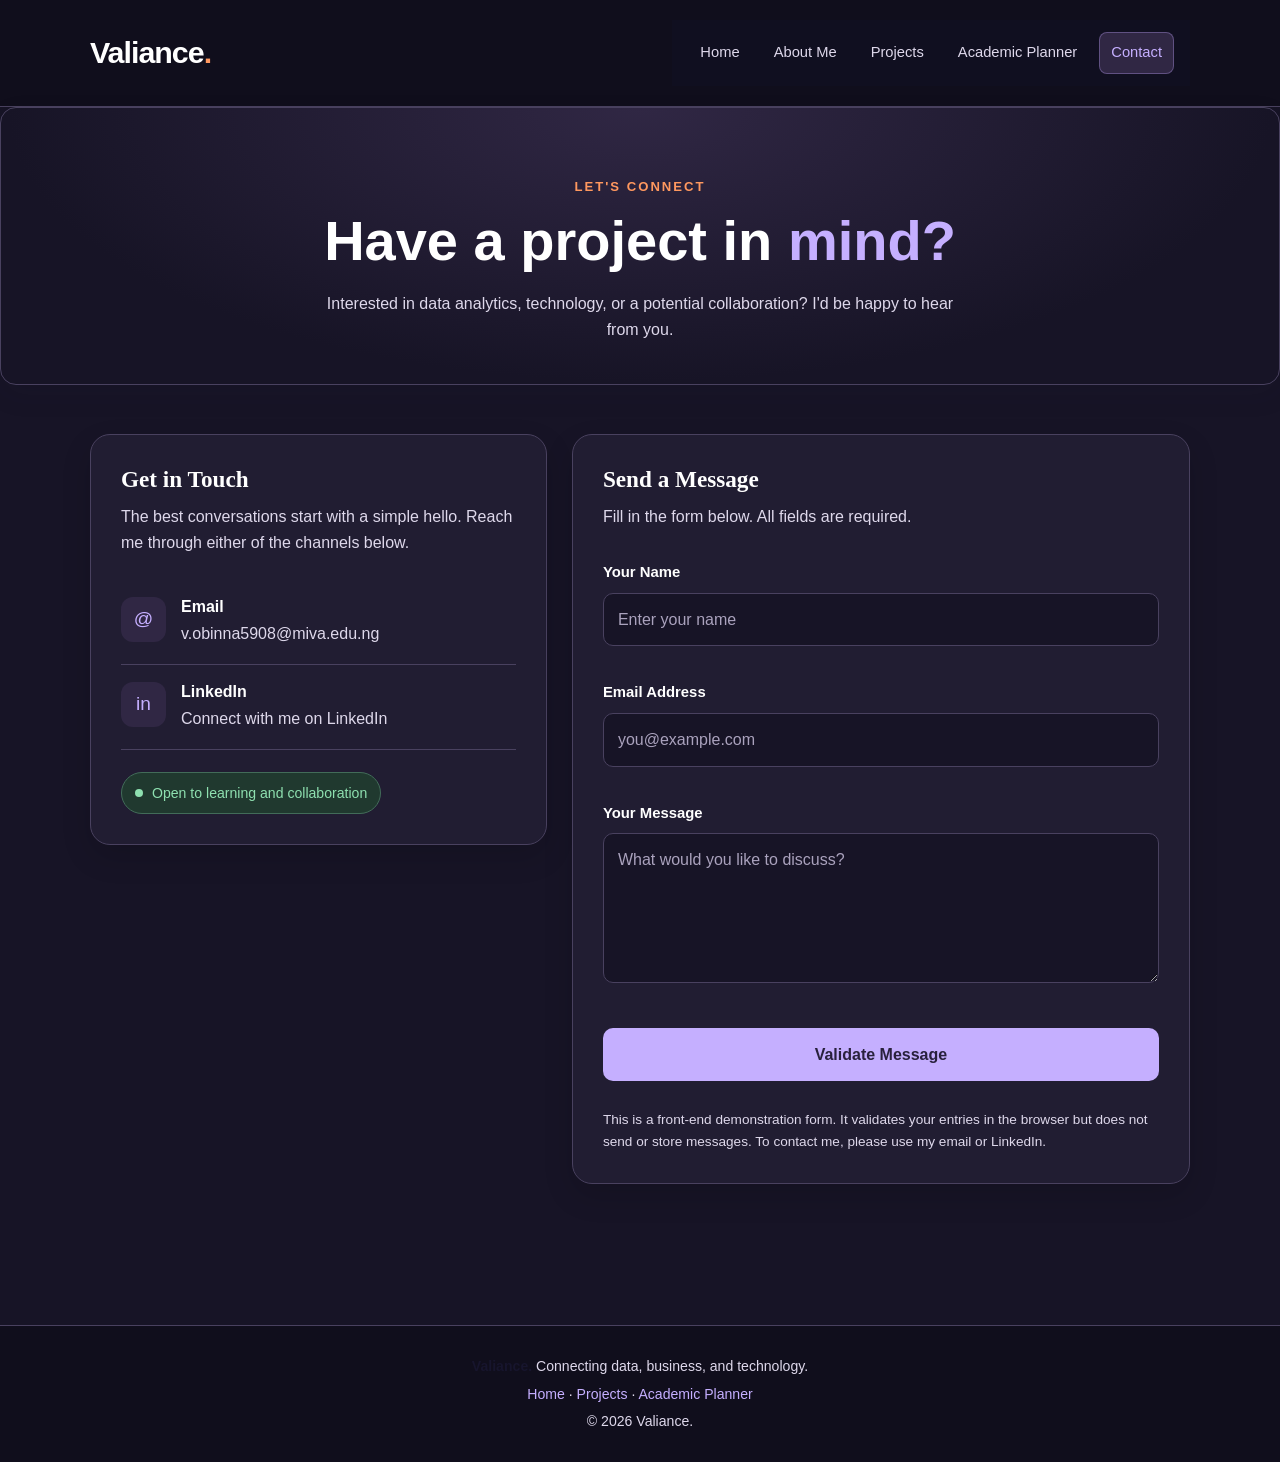
==== contact.html @ 254afbd5 "Add files via upload Upload student portfolio website" ====
<!DOCTYPE html>
<html lang="en">
<head>
    <meta charset="UTF-8">
    <meta name="viewport" content="width=device-width, initial-scale=1.0">
    <meta name="description" content="Contact Valiance about data analytics, technology, and collaboration.">
    <title>Contact | Valiance</title>

    <link rel="stylesheet" href="css/style.css">

    <style>
        :root {
            --dark: #171426;
            --card: #211d32;
            --lilac: #c5afff;
            --orange: #ff985f;
            --white: #ffffff;
            --muted: #ded8eb;
            --border: #49415f;
            --ink: #29213d;
            --green: #8ee0b0;
        }

        * {
            box-sizing: border-box;
        }

        body {
            margin: 0;
            background: var(--dark);
            color: var(--white);
            font-family: Arial, Helvetica, sans-serif;
            line-height: 1.6;
        }

        a {
            color: inherit;
        }

        .container {
            width: min(1100px, 92%);
            margin: 0 auto;
        }

        .site-header {
            background: #100e1c;
            border-bottom: 1px solid var(--border);
            padding: 20px 0;
        }

        .site-header .container {
            display: flex;
            justify-content: space-between;
            align-items: center;
            gap: 22px;
            flex-wrap: wrap;
        }

        .logo {
            color: var(--white);
            font-size: 1.9rem;
            font-weight: 800;
            text-decoration: none;
            letter-spacing: -1px;
        }

        .logo span {
            color: var(--orange);
        }

        .main-nav {
            display: flex;
            align-items: center;
            justify-content: center;
            gap: 10px;
            flex-wrap: wrap;
        }

        .main-nav a {
            color: var(--muted);
            text-decoration: none;
            font-size: 0.92rem;
            padding: 8px 11px;
            border-radius: 8px;
            transition: background 0.25s, color 0.25s;
        }

        .main-nav a:hover,
        .main-nav a.active {
            background: #302744;
            color: var(--lilac);
        }

        .hero {
            padding: 65px 0 42px;
            text-align: center;
            background: radial-gradient(ellipse at top, #302744 0%, var(--dark) 70%);
        }

        .eyebrow {
            display: inline-block;
            color: var(--orange);
            font-size: 0.82rem;
            font-weight: 700;
            text-transform: uppercase;
            letter-spacing: 2px;
            margin-bottom: 12px;
        }

        h1 {
            color: var(--white);
            font-size: clamp(2.3rem, 5vw, 3.5rem);
            line-height: 1.15;
            margin: 0 0 18px;
        }

        h1 span {
            color: var(--lilac);
        }

        .hero p {
            color: var(--muted);
            max-width: 650px;
            margin: 0 auto;
        }

        main {
            padding: 25px 0 75px;
        }

        .contact-layout {
            display: grid;
            grid-template-columns: 0.85fr 1.15fr;
            gap: 25px;
            align-items: start;
        }

        .panel {
            background: var(--card);
            border: 1px solid var(--border);
            border-radius: 20px;
            padding: 30px;
            box-shadow: 0 12px 30px rgba(0, 0, 0, 0.14);
        }

        .panel h2 {
            color: var(--white);
            font-size: 1.45rem;
            margin: 0 0 10px;
        }

        .panel-intro {
            color: var(--muted);
            margin: 0 0 25px;
        }

        .contact-item {
            display: flex;
            align-items: flex-start;
            gap: 15px;
            padding: 17px 0;
            border-bottom: 1px solid var(--border);
        }

        .contact-item:last-of-type {
            border-bottom: none;
        }

        .contact-icon {
            display: grid;
            place-items: center;
            width: 45px;
            height: 45px;
            flex-shrink: 0;
            border-radius: 12px;
            background: #302744;
            color: var(--lilac);
            font-size: 1.2rem;
        }

        .contact-item h3 {
            color: var(--white);
            font-size: 1rem;
            margin: 0 0 4px;
        }

        .contact-item p,
        .contact-item a {
            color: var(--muted);
            margin: 0;
            overflow-wrap: anywhere;
        }

        .contact-item a {
            text-decoration: none;
            transition: color 0.2s;
        }

        .contact-item a:hover {
            color: var(--orange);
        }

        .availability {
            display: inline-flex;
            align-items: center;
            gap: 9px;
            margin-top: 22px;
            padding: 9px 13px;
            border: 1px solid #426c59;
            background: #20392f;
            border-radius: 30px;
            color: var(--green);
            font-size: 0.88rem;
        }

        .availability-dot {
            width: 8px;
            height: 8px;
            border-radius: 50%;
            background: var(--green);
        }

        .form-group {
            margin-bottom: 19px;
        }

        .form-group label {
            display: block;
            color: var(--white);
            font-weight: 600;
            font-size: 0.93rem;
            margin-bottom: 8px;
        }

        .form-group input,
        .form-group textarea {
            width: 100%;
            padding: 13px 14px;
            background: #171426;
            color: var(--white);
            border: 1px solid var(--border);
            border-radius: 10px;
            font: inherit;
            outline: none;
            transition: border-color 0.2s, box-shadow 0.2s;
        }

        .form-group input::placeholder,
        .form-group textarea::placeholder {
            color: #aaa2bd;
        }

        .form-group input:focus,
        .form-group textarea:focus {
            border-color: var(--lilac);
            box-shadow: 0 0 0 3px rgba(197, 175, 255, 0.12);
        }

        .form-group textarea {
            min-height: 150px;
            resize: vertical;
        }

        .submit-button {
            width: 100%;
            border: none;
            border-radius: 10px;
            padding: 14px 20px;
            background: var(--lilac);
            color: var(--ink);
            font: inherit;
            font-weight: 700;
            cursor: pointer;
            transition: transform 0.2s, background 0.2s;
        }

        .submit-button:hover {
            background: #d8caff;
            transform: translateY(-2px);
        }

        .form-status {
            display: none;
            padding: 14px;
            margin-top: 18px;
            border-radius: 10px;
            font-size: 0.92rem;
        }

        .form-status.success {
            display: block;
            background: #20392f;
            border: 1px solid #426c59;
            color: var(--green);
        }

        .form-status.error {
            display: block;
            background: #40252e;
            border: 1px solid #75414e;
            color: #ffc1cb;
        }

        .form-note {
            color: var(--muted);
            font-size: 0.85rem;
            margin: 18px 0 0;
        }

        .site-footer {
            background: #100e1c;
            border-top: 1px solid var(--border);
            text-align: center;
            padding: 24px 15px;
            color: var(--muted);
            font-size: 0.9rem;
        }

        .site-footer p {
            margin: 5px 0;
        }

        .site-footer a {
            color: var(--lilac);
            text-decoration: none;
        }

        .site-footer a:hover {
            color: var(--orange);
        }

        button:focus-visible,
        a:focus-visible,
        input:focus-visible,
        textarea:focus-visible {
            outline: 2px solid var(--orange);
            outline-offset: 3px;
        }

        @media (max-width: 760px) {
            .contact-layout {
                grid-template-columns: 1fr;
            }

            .hero {
                padding: 45px 0 30px;
            }

            .panel {
                padding: 23px;
            }

            .site-header .container {
                justify-content: center;
            }

            .main-nav {
                width: 100%;
            }
        }

        @media (max-width: 480px) {
            .main-nav {
                gap: 4px;
            }

            .main-nav a {
                font-size: 0.83rem;
                padding: 7px 8px;
            }

            .panel {
                padding: 19px;
            }
        }

        @media (prefers-reduced-motion: reduce) {
            *,
            *::before,
            *::after {
                scroll-behavior: auto !important;
                transition-duration: 0.01ms !important;
            }
        }
    </style>
</head>

<body>
    <header class="site-header">
        <div class="container">
            <a class="logo" href="index.html" aria-label="Valiance home">
                Valiance<span>.</span>
            </a>

            <nav class="main-nav" aria-label="Main navigation">
                <a href="index.html">Home</a>
                <a href="about.html">About Me</a>
                <a href="projects.html">Projects</a>
                <a href="planner.html">Academic Planner</a>
                <a href="contact.html" class="active" aria-current="page">Contact</a>
            </nav>
        </div>
    </header>

    <section class="hero">
        <div class="container">
            <span class="eyebrow">Let's connect</span>
            <h1>Have a project in <span>mind?</span></h1>
            <p>
                Interested in data analytics, technology, or a potential
                collaboration? I'd be happy to hear from you.
            </p>
        </div>
    </section>

    <main class="container">
        <div class="contact-layout">
            <section class="panel" aria-labelledby="contact-details-heading">
                <h2 id="contact-details-heading">Get in Touch</h2>
                <p class="panel-intro">
                    The best conversations start with a simple hello.
                    Reach me through either of the channels below.
                </p>

                <div class="contact-item">
                    <div class="contact-icon" aria-hidden="true">@</div>
                    <div>
                        <h3>Email</h3>
                        <a href="mailto:v.obinna5908@miva.edu.ng">
                            v.obinna5908@miva.edu.ng
                        </a>
                    </div>
                </div>

                <div class="contact-item">
                    <div class="contact-icon" aria-hidden="true">in</div>
                    <div>
                        <h3>LinkedIn</h3>
                        <a
                            href="https://www.linkedin.com/in/obinna-valiance-chuks/"
                            target="_blank"
                            rel="noopener noreferrer"
                        >
                            Connect with me on LinkedIn
                        </a>
                    </div>
                </div>

                <div class="availability">
                    <span class="availability-dot" aria-hidden="true"></span>
                    Open to learning and collaboration
                </div>
            </section>

            <section class="panel" aria-labelledby="message-heading">
                <h2 id="message-heading">Send a Message</h2>
                <p class="panel-intro">
                    Fill in the form below. All fields are required.
                </p>

                <form id="contactForm" novalidate>
                    <div class="form-group">
                        <label for="name">Your Name</label>
                        <input
                            type="text"
                            id="name"
                            name="name"
                            placeholder="Enter your name"
                            autocomplete="name"
                            maxlength="100"
                            required
                        >
                    </div>

                    <div class="form-group">
                        <label for="email">Email Address</label>
                        <input
                            type="email"
                            id="email"
                            name="email"
                            placeholder="you@example.com"
                            autocomplete="email"
                            maxlength="254"
                            required
                        >
                    </div>

                    <div class="form-group">
                        <label for="message">Your Message</label>
                        <textarea
                            id="message"
                            name="message"
                            placeholder="What would you like to discuss?"
                            maxlength="3000"
                            required
                        ></textarea>
                    </div>

                    <button type="submit" class="submit-button">
                        Validate Message
                    </button>

                    <div
                        id="formStatus"
                        class="form-status"
                        role="status"
                        aria-live="polite"
                    ></div>

                    <p class="form-note">
                        This is a front-end demonstration form. It validates
                        your entries in the browser but does not send or store
                        messages. To contact me, please use my email or LinkedIn.
                    </p>
                </form>
            </section>
        </div>
    </main>

    <footer class="site-footer">
        <p><strong>Valiance.</strong> Connecting data, business, and technology.</p>
        <p>
            <a href="index.html">Home</a> ·
            <a href="projects.html">Projects</a> ·
            <a href="planner.html">Academic Planner</a>
        </p>
        <p>&copy; 2026 Valiance.</p>
    </footer>

    <script>
        const contactForm = document.getElementById("contactForm");
        const formStatus = document.getElementById("formStatus");

        contactForm.addEventListener("submit", function (event) {
            event.preventDefault();

            const name = document.getElementById("name").value.trim();
            const email = document.getElementById("email").value.trim();
            const message = document.getElementById("message").value.trim();

            formStatus.className = "form-status";
            formStatus.textContent = "";

            if (!name || !email || !message) {
                showStatus(
                    "Please complete all fields before continuing.",
                    "error"
                );
                return;
            }

            const emailPattern = /^[^\s@]+@[^\s@]+\.[^\s@]+$/;

            if (!emailPattern.test(email)) {
                showStatus(
                    "Please enter a valid email address, such as you@example.com.",
                    "error"
                );
                document.getElementById("email").focus();
                return;
            }

            showStatus(
                "Your entries look good! This demonstration form does not send messages. Please contact me using the email or LinkedIn links on this page.",
                "success"
            );
        });

        function showStatus(message, type) {
            formStatus.textContent = message;
            formStatus.className = "form-status " + type;
        }
    </script>
</body>
</html>
---- css/style.css ----
/* =========================================
   VALIANCE — CREATIVE TECH PORTFOLIO
   ========================================= */

:root {
    --midnight: #17152D;
    --deep: #100F20;
    --midnight-soft: #292641;
    --lilac: #B9A2F5;
    --lilac-light: #D8CBFF;
    --orange: #FF8748;
    --ivory: #FAF7F2;
    --white: #FFFFFF;
    --text: #292638;
    --muted: #716D80;
    --border: #E7E0F0;
    --shadow: 0 10px 28px rgba(23, 21, 45, 0.08);
    --radius: 16px;
    --transition: 0.22s ease;
}

* {
    box-sizing: border-box;
}

html {
    scroll-behavior: smooth;
}

body {
    margin: 0;
    color: var(--text);
    background: var(--ivory);
    font-family: "Segoe UI", Arial, sans-serif;
    font-size: 16px;
    line-height: 1.7;
    overflow-wrap: break-word;
}

img {
    max-width: 100%;
    height: auto;
}

a {
    color: #7555C9;
    text-underline-offset: 4px;
    transition: color var(--transition);
}

a:hover {
    color: #D75C23;
}

h1, h2, h3 {
    line-height: 1.25;
}

p {
    margin-top: 0;
}

strong {
    color: var(--midnight);
}

/* HEADER */

header {
    padding: 32px 20px 26px;
    text-align: center;
    color: var(--white);
    background:
        radial-gradient(
            circle at 85% 0%,
            rgba(185, 162, 245, 0.15),
            transparent 35%
        ),
        var(--midnight);
    border-bottom: 3px solid var(--orange);
}

header h1 {
    margin: 0;
    font-family: Georgia, "Times New Roman", serif;
    font-size: clamp(2rem, 4vw, 2.8rem);
    letter-spacing: 1px;
}

header p {
    margin: 8px 0 0;
    color: #DCD6F1;
    font-size: 0.85rem;
    letter-spacing: 2px;
}

.hero-dot {
    color: var(--orange);
}

/* NAVIGATION */

nav {
    display: flex;
    justify-content: center;
    align-items: center;
    flex-wrap: wrap;
    gap: 8px;
    padding: 12px 16px;
    background: var(--deep);
}

nav a {
    display: inline-block;
    padding: 8px 13px;
    color: #F3EFFB;
    font-size: 0.9rem;
    text-decoration: none;
    border: 1px solid transparent;
    border-radius: 8px;
    transition:
        background var(--transition),
        border-color var(--transition);
}

nav a:hover,
nav a[aria-current="page"] {
    color: var(--white);
    background: rgba(185, 162, 245, 0.12);
    border-color: rgba(185, 162, 245, 0.35);
}

/* GENERAL PAGE LAYOUT */

main {
    width: min(1080px, 100%);
    margin: 34px auto;
    padding: 0 22px;
}

section {
    margin-bottom: 24px;
    padding: clamp(24px, 4vw, 36px);
    background: var(--white);
    border: 1px solid var(--border);
    border-radius: var(--radius);
    box-shadow: var(--shadow);
}

section h2 {
    margin-top: 0;
    color: var(--midnight);
    font-family: Georgia, "Times New Roman", serif;
    font-size: clamp(1.55rem, 3vw, 2.1rem);
}

section h3 {
    margin-top: 24px;
    color: #7555C9;
    font-size: 1.1rem;
}

ul, ol {
    padding-left: 24px;
}

li {
    margin-bottom: 7px;
}

li::marker {
    color: var(--orange);
}

/* HOMEPAGE HERO */

.hero-section {
    display: grid;
    grid-template-columns: minmax(0, 1.25fr) minmax(250px, 0.75fr);
    align-items: center;
    gap: 36px;
    min-height: 390px;
    padding: clamp(28px, 5vw, 52px);
    color: var(--white);
    background:
        radial-gradient(
            circle at 88% 18%,
            rgba(185, 162, 245, 0.17),
            transparent 32%
        ),
        linear-gradient(135deg, var(--deep), var(--midnight-soft));
    border: 1px solid #393451;
    border-radius: 20px;
    box-shadow: 0 18px 42px rgba(23, 21, 45, 0.14);
}

.hero-section h2 {
    margin: 15px 0 18px;
    color: var(--white);
    font-family: "Segoe UI", Arial, sans-serif;
    font-size: clamp(2.2rem, 4.2vw, 3.45rem);
    font-weight: 750;
    line-height: 1.13;
    letter-spacing: -1.3px;
}

.hero-eyebrow,
.section-kicker {
    margin-bottom: 10px;
    color: var(--orange);
    font-size: 0.73rem;
    font-weight: 700;
    letter-spacing: 1.8px;
}

.accent-text {
    color: var(--lilac);
}

.hero-description {
    max-width: 540px;
    margin-bottom: 0;
    color: #E0DBED;
    font-size: 0.98rem;
    line-height: 1.85;
}

.hero-actions {
    display: flex;
    flex-wrap: wrap;
    gap: 12px;
    margin-top: 24px;
}

.hero-button {
    display: inline-block;
    padding: 11px 17px;
    color: var(--white);
    font-family: inherit;
    font-size: 0.9rem;
    font-weight: 650;
    text-align: center;
    text-decoration: none;
    border: 1px solid transparent;
    border-radius: 9px;
    transition:
        transform var(--transition),
        background var(--transition);
}

.primary-button {
    color: var(--midnight);
    background: var(--lilac);
}

.primary-button:hover {
    color: var(--midnight);
    background: var(--lilac-light);
    transform: translateY(-2px);
}

.secondary-button {
    color: var(--white);
    background: transparent;
    border-color: #77708F;
}

.secondary-button:hover {
    color: var(--white);
    background: rgba(185, 162, 245, 0.13);
}

.hero-note {
    margin: 20px 0 0;
    color: #BDB6D3;
    font-size: 0.84rem;
}

/* HOMEPAGE PHOTO */

.hero-visual {
    position: relative;
    display: flex;
    align-items: center;
    justify-content: center;
    min-width: 0;
    min-height: 300px;
}

.hero-image-frame {
    position: relative;
    z-index: 1;
    width: min(100%, 255px);
    padding: 7px;
    background: linear-gradient(145deg, var(--lilac), var(--orange));
    border-radius: 48% 48% 18px 18px;
    box-shadow: 0 16px 35px rgba(0, 0, 0, 0.25);
}

.hero-image-frame .profile-image {
    display: block;
    width: 100%;
    height: 280px;
    margin: 0;
    object-fit: cover;
    object-position: center;
    border: 0;
    border-radius: 48% 48% 13px 13px;
    outline: none;
    box-shadow: none;
}

.hero-orbit {
    position: absolute;
    width: 285px;
    height: 285px;
    border: 1px solid rgba(185, 162, 245, 0.35);
    border-radius: 50%;
    pointer-events: none;
}

.orbit-two {
    width: 320px;
    height: 320px;
    border-style: dashed;
    border-color: rgba(255, 135, 72, 0.3);
}

.hero-floating-card {
    position: absolute;
    z-index: 2;
    right: -8px;
    bottom: 18px;
    display: flex;
    align-items: center;
    gap: 8px;
    padding: 10px 12px;
    color: var(--midnight);
    background: var(--ivory);
    border: 1px solid var(--lilac);
    border-radius: 9px;
    box-shadow: var(--shadow);
    font-size: 0.73rem;
    font-weight: 700;
}

.floating-card-symbol {
    color: #7555C9;
    font-weight: 800;
}

.hero-decoration {
    position: absolute;
    color: var(--lilac);
    pointer-events: none;
}

.decoration-one {
    top: 12px;
    left: 0;
}

.decoration-two {
    top: 12px;
    right: 0;
    color: var(--orange);
    font-size: 2rem;
}

/* HOMEPAGE INTRO AND CALL TO ACTION */

.intro-section {
    border-top: 3px solid var(--lilac);
}

.intro-section > p:not(.section-kicker),
.home-cta > p:not(.section-kicker) {
    max-width: 760px;
}

.text-link {
    display: inline-block;
    margin-top: 8px;
    font-weight: 700;
    text-decoration: none;
}

.home-cta {
    text-align: center;
    background:
        radial-gradient(
            circle at 100% 0%,
            rgba(185, 162, 245, 0.16),
            transparent 42%
        ),
        #F2ECFF;
    border-color: #DDD0FA;
}

.home-cta h2,
.home-cta > p:not(.section-kicker) {
    margin-right: auto;
    margin-left: auto;
}

/* IMAGES ON OTHER PAGES */

section img {
    display: block;
    max-width: 100%;
    height: auto;
    margin: 20px auto;
    border: 1px solid var(--border);
    border-radius: 12px;
}

section img.profile-image {
    width: 180px;
    height: 180px;
    object-fit: cover;
    border-radius: 50%;
}

/* FORMS */

form {
    display: flex;
    flex-direction: column;
    gap: 10px;
}

label {
    margin-top: 6px;
    color: var(--midnight);
    font-size: 0.93rem;
    font-weight: 600;
}

input,
textarea,
select {
    width: 100%;
    max-width: 100%;
    padding: 12px 14px;
    color: var(--text);
    background: #FFFEFC;
    border: 1px solid #D9D0E7;
    border-radius: 9px;
    font: inherit;
}

textarea {
    min-height: 130px;
    resize: vertical;
}

input:focus,
textarea:focus,
select:focus {
    outline: 2px solid var(--lilac);
    outline-offset: 1px;
}

/* BUTTONS */

button {
    align-self: flex-start;
    max-width: 100%;
    margin-top: 8px;
    padding: 11px 18px;
    color: var(--midnight);
    background: var(--lilac);
    border: 1px solid #A48AE6;
    border-radius: 9px;
    font: inherit;
    font-weight: 650;
    cursor: pointer;
    transition:
        transform var(--transition),
        background var(--transition);
}

button:hover {
    background: var(--lilac-light);
    transform: translateY(-2px);
}

#task-list button {
    margin: 8px 6px 4px 0;
}

/* ACADEMIC PLANNER */

#task-list {
    padding-left: 0;
    list-style: none;
}

#task-list li {
    margin: 12px 0;
    padding: 16px;
    overflow-wrap: anywhere;
    background: #F8F5FF;
    border: 1px solid var(--border);
    border-left: 4px solid var(--lilac);
    border-radius: 10px;
}

#task-count,
#task-message,
#form-feedback {
    color: #59428F;
    font-weight: 600;
}

/* TABLES */

table {
    width: 100%;
    margin: 20px 0;
    border-collapse: collapse;
}

th, td {
    padding: 11px 13px;
    border: 1px solid var(--border);
    text-align: left;
}

th {
    color: var(--white);
    background: var(--midnight);
}

tr:nth-child(even) {
    background: #F5F0FF;
}

/* FOOTER */

footer {
    margin-top: 42px;
    padding: 25px 18px;
    color: #E4DFF2;
    text-align: center;
    background: var(--deep);
    border-top: 3px solid var(--orange);
}

footer p {
    margin: 4px 0;
    font-size: 0.88rem;
}

/* ACCESSIBILITY */

:focus-visible {
    outline: 2px solid var(--orange);
    outline-offset: 3px;
}

@media (prefers-reduced-motion: reduce) {
    html {
        scroll-behavior: auto;
    }

    *, *::before, *::after {
        transition-duration: 0.01ms !important;
        animation-duration: 0.01ms !important;
    }
}

/* TABLET */

@media (max-width: 760px) {
    main {
        margin: 24px auto;
        padding: 0 15px;
    }

    .hero-section {
        grid-template-columns: 1fr;
        gap: 22px;
        padding: 28px 24px;
    }

    .hero-section h2 {
        font-size: clamp(2.1rem, 7vw, 3rem);
        letter-spacing: -0.8px;
    }

    .hero-visual {
        min-height: 310px;
    }

    .hero-image-frame {
        width: 220px;
    }

    .hero-image-frame .profile-image {
        height: 260px;
    }

    .hero-orbit {
        width: 260px;
        height: 260px;
    }

    .orbit-two {
        width: 295px;
        height: 295px;
    }

    .hero-floating-card {
        right: 0;
        bottom: 12px;
    }

    section {
        padding: 24px 20px;
    }

    table {
        display: block;
        overflow-x: auto;
    }
}

/* SMALL PHONES */

@media (max-width: 420px) {
    header {
        padding: 26px 14px 20px;
    }

    header p {
        font-size: 0.73rem;
        letter-spacing: 1px;
    }

    nav {
        gap: 4px;
        padding: 10px;
    }

    nav a {
        padding: 8px 9px;
        font-size: 0.82rem;
    }

    .hero-section {
        padding: 23px 17px;
    }

    .hero-actions {
        flex-direction: column;
    }

    .hero-button {
        width: 100%;
    }

    .hero-visual {
        min-height: 285px;
    }

    .hero-image-frame {
        width: 190px;
    }

    .hero-image-frame .profile-image {
        height: 235px;
    }

    .hero-orbit {
        width: 225px;
        height: 225px;
    }

    .orbit-two {
        width: 255px;
        height: 255px;
    }

    .hero-floating-card {
        right: -4px;
        padding: 8px;
        font-size: 0.68rem;
    }

    section {
        padding: 21px 16px;
    }
}


/* =========================================
   ABOUT ME PAGE
   ========================================= */

.about-hero {
    display: grid;
    grid-template-columns: minmax(0, 1.5fr) minmax(200px, 0.7fr);
    align-items: center;
    gap: 32px;
    padding: clamp(26px, 4vw, 42px);
    background:
        radial-gradient(
            circle at 90% 10%,
            rgba(185, 162, 245, 0.15),
            transparent 35%
        ),
        var(--midnight);
    border: 1px solid #393451;
}

.about-hero h2 {
    margin: 12px 0 18px;
    color: var(--white);
    font-family: "Segoe UI", Arial, sans-serif;
    font-size: clamp(1.8rem, 3.5vw, 2.7rem);
    line-height: 1.2;
    letter-spacing: -0.7px;
}

.about-hero p:not(.section-kicker) {
    color: #E0DBED;
}

.about-photo {
    display: flex;
    justify-content: center;
    align-items: center;
}

.about-photo img {
    width: 100%;
    max-width: 260px;
    height: 300px;
    margin: 0;
    object-fit: cover;
    object-position: center;
    border: 4px solid var(--lilac);
    border-radius: 48% 48% 16px 16px;
    box-shadow: 12px 12px 0 rgba(255, 135, 72, 0.2);
}

.about-tags {
    display: flex;
    flex-wrap: wrap;
    gap: 9px;
    margin-top: 20px;
}

.about-tags span {
    display: inline-block;
    padding: 6px 12px;
    color: #4C367F;
    background: #F0E9FF;
    border: 1px solid #DDD0FA;
    border-radius: 30px;
    font-size: 0.82rem;
    font-weight: 600;
}

.about-card {
    margin-top: 16px;
    padding: 20px 22px;
    background: #FCFAFF;
    border: 1px solid var(--border);
    border-left: 4px solid var(--lilac);
    border-radius: 12px;
}

.about-card h3 {
    margin-top: 0;
    margin-bottom: 10px;
}

.about-card p:last-child {
    margin-bottom: 0;
}

.about-skills {
    display: grid;
    grid-template-columns: repeat(2, minmax(0, 1fr));
    gap: 14px;
}

.about-skills .about-card {
    margin-top: 0;
    transition:
        transform var(--transition),
        box-shadow var(--transition);
}

.about-skills .about-card:hover {
    transform: translateY(-3px);
    box-shadow: var(--shadow);
}

.about-skills .about-card:last-child:nth-child(odd) {
    grid-column: 1 / -1;
}

/* ABOUT PAGE ON SMALLER SCREENS */

@media (max-width: 700px) {
    .about-hero {
        grid-template-columns: 1fr;
        gap: 26px;
    }

    .about-photo img {
        max-width: 220px;
        height: 255px;
    }

    .about-skills {
        grid-template-columns: 1fr;
    }

    .about-skills .about-card:last-child:nth-child(odd) {
        grid-column: auto;
    }
}
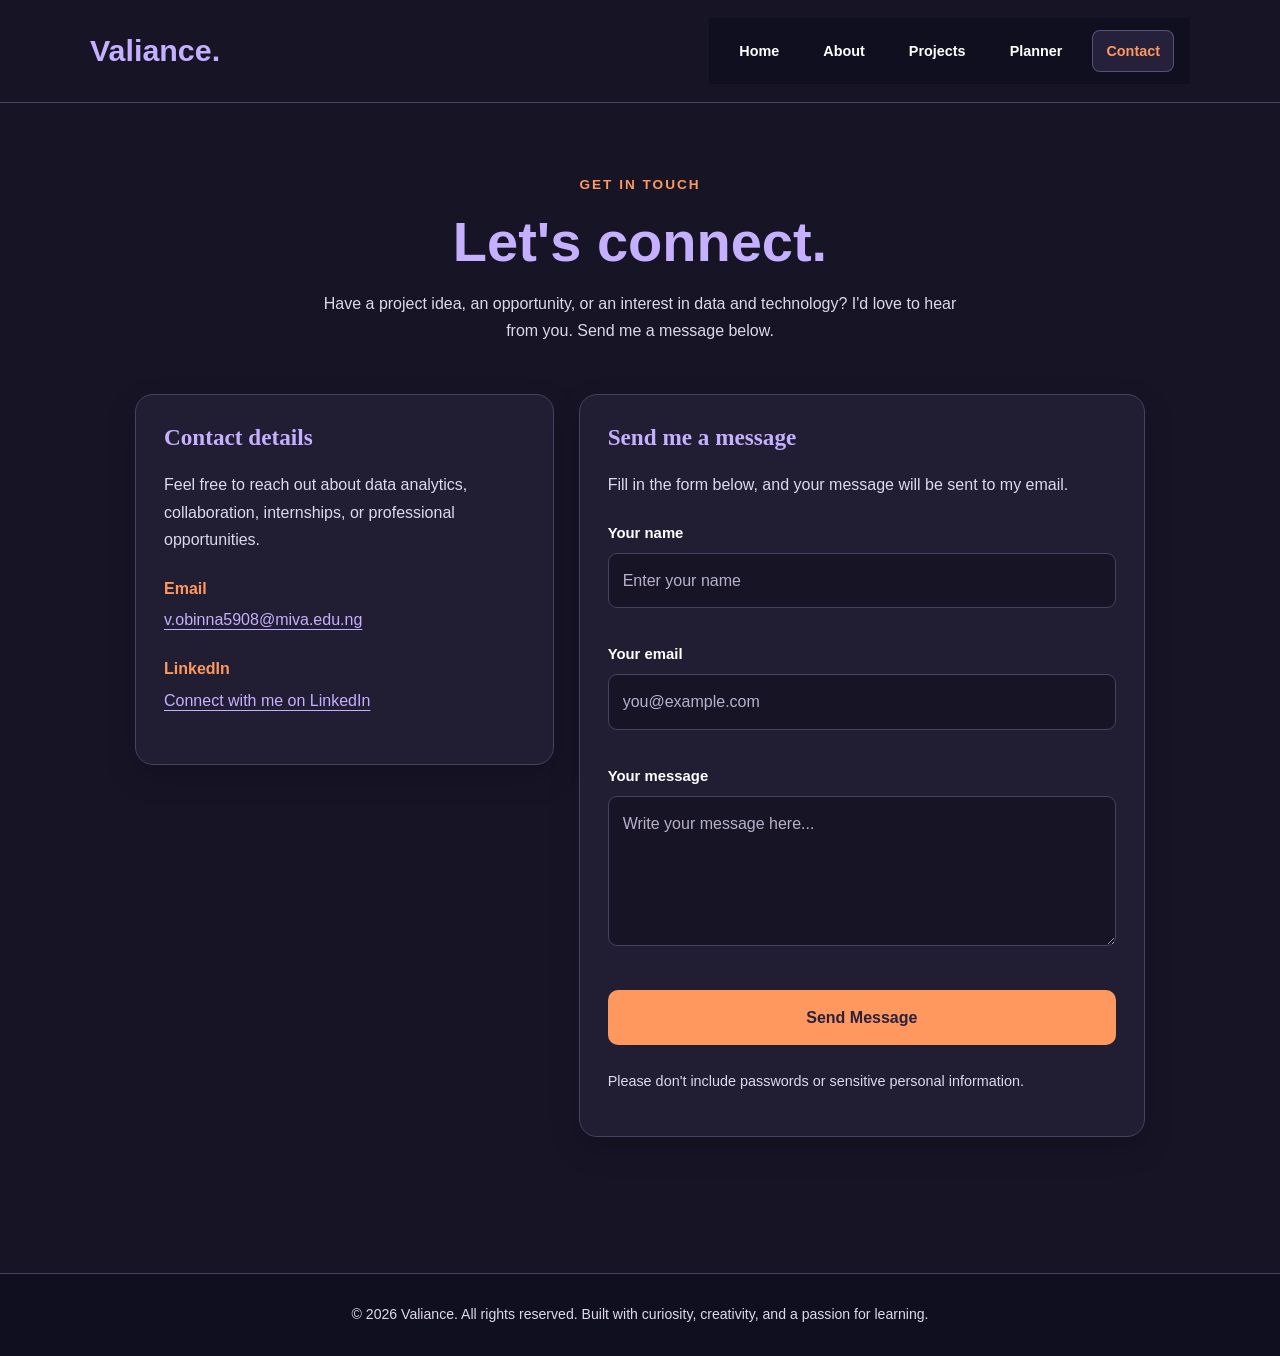
==== commit b2a093af: "contact.html" ====
--- a/contact.html
+++ b/contact.html
@@ -1,575 +1,408 @@
 <!DOCTYPE html>
 <html lang="en">
 <head>
-    <meta charset="UTF-8">
-    <meta name="viewport" content="width=device-width, initial-scale=1.0">
-    <meta name="description" content="Contact Valiance about data analytics, technology, and collaboration.">
-    <title>Contact | Valiance</title>
-
-    <link rel="stylesheet" href="css/style.css">
-
-    <style>
-        :root {
-            --dark: #171426;
-            --card: #211d32;
-            --lilac: #c5afff;
-            --orange: #ff985f;
-            --white: #ffffff;
-            --muted: #ded8eb;
-            --border: #49415f;
-            --ink: #29213d;
-            --green: #8ee0b0;
+  <meta charset="UTF-8">
+  <meta name="viewport" content="width=device-width, initial-scale=1.0">
+  <meta name="description" content="Contact Valiance about data analytics, collaboration and professional opportunities.">
+  <title>Contact | Valiance</title>
+  <link rel="stylesheet" href="css/style.css">
+
+  <style>
+    :root {
+      --dark: #171426;
+      --card: #211d32;
+      --lilac: #c5afff;
+      --orange: #ff985f;
+      --white: #ffffff;
+      --muted: #ded8eb;
+      --border: #49415f;
+    }
+
+    * { box-sizing: border-box; }
+
+    body {
+      margin: 0;
+      background: var(--dark);
+      color: var(--white);
+      font-family: Arial, sans-serif;
+      line-height: 1.7;
+    }
+
+    a { color: var(--lilac); }
+
+    .site-header {
+      background: var(--dark);
+      border-bottom: 1px solid var(--border);
+      padding: 18px 6%;
+    }
+
+    .header-inner {
+      max-width: 1100px;
+      margin: auto;
+      display: flex;
+      align-items: center;
+      justify-content: space-between;
+      gap: 20px;
+      flex-wrap: wrap;
+    }
+
+    .site-header .logo {
+      color: var(--lilac);
+      font-size: 1.9rem;
+      font-weight: 800;
+      text-decoration: none;
+    }
+
+    .site-nav {
+      display: flex;
+      flex-wrap: wrap;
+      gap: 16px;
+    }
+
+    .site-nav a {
+      color: var(--white);
+      text-decoration: none;
+      font-weight: 600;
+      transition: color .2s ease;
+    }
+
+    .site-nav a:hover,
+    .site-nav a[aria-current="page"] {
+      color: var(--orange);
+    }
+
+    main {
+      max-width: 1050px;
+      margin: auto;
+      padding: 55px 20px 70px;
+    }
+
+    /* Dark intro: no white background or bright box */
+    .intro {
+      text-align: center;
+      max-width: 720px;
+      margin: 0 auto 38px;
+      padding: 12px 10px;
+      background: transparent !important;
+      border: none !important;
+      box-shadow: none !important;
+      border-radius: 0 !important;
+      color: var(--white) !important;
+    }
+
+    .eyebrow {
+      color: var(--orange) !important;
+      text-transform: uppercase;
+      letter-spacing: 2px;
+      font-weight: 700;
+      font-size: .85rem;
+    }
+
+    .intro h1 {
+      color: var(--lilac) !important;
+      font-size: clamp(2.3rem, 5vw, 3.5rem);
+      line-height: 1.2;
+      margin: 10px 0 15px;
+    }
+
+    .intro p {
+      color: var(--muted) !important;
+      max-width: 650px;
+      margin: 0 auto;
+      background: transparent !important;
+    }
+
+    .contact-grid {
+      display: grid;
+      grid-template-columns: .85fr 1.15fr;
+      gap: 25px;
+      align-items: start;
+    }
+
+    .contact-card {
+      background: var(--card);
+      color: var(--white);
+      border: 1px solid var(--border);
+      border-radius: 18px;
+      padding: 28px;
+      box-shadow: 0 12px 30px rgba(0,0,0,.18);
+    }
+
+    .contact-card h2 {
+      color: var(--lilac);
+      margin-top: 0;
+      font-size: 1.45rem;
+    }
+
+    .contact-card p { color: var(--muted); }
+
+    .contact-detail {
+      margin: 22px 0;
+      overflow-wrap: anywhere;
+    }
+
+    .contact-detail strong {
+      display: block;
+      color: var(--orange);
+      margin-bottom: 4px;
+    }
+
+    .contact-detail a {
+      overflow-wrap: anywhere;
+    }
+
+    .form-group { margin-bottom: 18px; }
+
+    label {
+      display: block;
+      color: var(--white);
+      font-weight: 700;
+      margin-bottom: 7px;
+    }
+
+    input, textarea {
+      width: 100%;
+      padding: 13px 14px;
+      border: 1px solid var(--border);
+      border-radius: 9px;
+      background: var(--dark);
+      color: var(--white);
+      font: inherit;
+    }
+
+    input::placeholder, textarea::placeholder {
+      color: #b9b0cc;
+    }
+
+    input:focus, textarea:focus {
+      outline: 2px solid var(--lilac);
+      outline-offset: 2px;
+      border-color: var(--lilac);
+    }
+
+    textarea {
+      min-height: 150px;
+      resize: vertical;
+    }
+
+    .submit-btn {
+      width: 100%;
+      border: none;
+      border-radius: 10px;
+      padding: 14px 20px;
+      background: var(--orange);
+      color: #29213d;
+      font: inherit;
+      font-weight: 800;
+      cursor: pointer;
+      transition: transform .2s ease, opacity .2s ease;
+    }
+
+    .submit-btn:hover { transform: translateY(-2px); }
+
+    .submit-btn:disabled {
+      opacity: .65;
+      cursor: wait;
+      transform: none;
+    }
+
+    .form-status {
+      display: none;
+      margin-top: 16px;
+      padding: 12px;
+      border-radius: 9px;
+      overflow-wrap: anywhere;
+    }
+
+    .form-status.success {
+      display: block;
+      background: #163b2b;
+      color: #c9ffdf;
+      border: 1px solid #347b55;
+    }
+
+    .form-status.error {
+      display: block;
+      background: #482329;
+      color: #ffe0e3;
+      border: 1px solid #9b4d58;
+    }
+
+    .privacy-note {
+      font-size: .9rem;
+      color: var(--muted);
+      margin-top: 14px;
+    }
+
+    footer {
+      border-top: 1px solid var(--border);
+      text-align: center;
+      padding: 25px 15px;
+      color: var(--muted);
+    }
+
+    @media (max-width: 700px) {
+      .header-inner {
+        align-items: flex-start;
+        flex-direction: column;
+      }
+
+      .site-header .logo { font-size: 2rem; }
+      .site-nav { gap: 10px 15px; }
+      .contact-grid { grid-template-columns: 1fr; }
+      main { padding-top: 38px; }
+      .contact-card { padding: 22px; }
+    }
+  </style>
+</head>
+
+<body>
+  <header class="site-header">
+    <div class="header-inner">
+      <a class="logo" href="index.html">Valiance.</a>
+
+      <nav class="site-nav" aria-label="Main navigation">
+        <a href="index.html">Home</a>
+        <a href="about.html">About</a>
+        <a href="projects.html">Projects</a>
+        <a href="planner.html">Planner</a>
+        <a href="contact.html" aria-current="page">Contact</a>
+      </nav>
+    </div>
+  </header>
+
+  <main>
+    <section class="intro">
+      <span class="eyebrow">Get in touch</span>
+      <h1>Let's connect.</h1>
+      <p>
+        Have a project idea, an opportunity, or an interest in data and
+        technology? I'd love to hear from you. Send me a message below.
+      </p>
+    </section>
+
+    <div class="contact-grid">
+      <section class="contact-card">
+        <h2>Contact details</h2>
+        <p>
+          Feel free to reach out about data analytics, collaboration,
+          internships, or professional opportunities.
+        </p>
+
+        <div class="contact-detail">
+          <strong>Email</strong>
+          <a href="mailto:v.obinna5908@miva.edu.ng">
+            v.obinna5908@miva.edu.ng
+          </a>
+        </div>
+
+        <div class="contact-detail">
+          <strong>LinkedIn</strong>
+          <a href="https://www.linkedin.com/in/obinna-valiance-chuks/"
+             target="_blank" rel="noopener noreferrer">
+            Connect with me on LinkedIn
+          </a>
+        </div>
+      </section>
+
+      <section class="contact-card">
+        <h2>Send me a message</h2>
+        <p>Fill in the form below, and your message will be sent to my email.</p>
+
+        <form id="contactForm">
+          <input type="hidden" name="access_key"
+                 value="6b540cac-975d-45c5-bb7e-22a1bd3a7dde">
+
+          <input type="hidden" name="subject"
+                 value="New portfolio contact message">
+
+          <input type="hidden" name="from_name"
+                 value="Valiance Portfolio Website">
+
+          <div class="form-group">
+            <label for="name">Your name</label>
+            <input type="text" id="name" name="name"
+                   placeholder="Enter your name"
+                   required maxlength="100">
+          </div>
+
+          <div class="form-group">
+            <label for="email">Your email</label>
+            <input type="email" id="email" name="email"
+                   placeholder="you@example.com"
+                   required maxlength="254">
+          </div>
+
+          <div class="form-group">
+            <label for="message">Your message</label>
+            <textarea id="message" name="message"
+                      placeholder="Write your message here..."
+                      required maxlength="5000"></textarea>
+          </div>
+
+          <button type="submit" class="submit-btn" id="submitBtn">
+            Send Message
+          </button>
+
+          <div id="formStatus" class="form-status"
+               role="status" aria-live="polite"></div>
+
+          <p class="privacy-note">
+            Please don't include passwords or sensitive personal information.
+          </p>
+        </form>
+      </section>
+    </div>
+  </main>
+
+  <footer>
+    <p>&copy; 2026 Valiance. All rights reserved. Built with curiosity, creativity, and a passion for learning.</p>
+  </footer>
+
+  <script>
+    const contactForm = document.getElementById("contactForm");
+    const submitBtn = document.getElementById("submitBtn");
+    const formStatus = document.getElementById("formStatus");
+
+    contactForm.addEventListener("submit", async function (event) {
+      event.preventDefault();
+
+      formStatus.className = "form-status";
+      formStatus.textContent = "";
+
+      if (!contactForm.checkValidity()) {
+        contactForm.reportValidity();
+        return;
+      }
+
+      submitBtn.disabled = true;
+      submitBtn.textContent = "Sending...";
+
+      try {
+        const response = await fetch("https://api.web3forms.com/submit", {
+          method: "POST",
+          body: new FormData(contactForm)
+        });
+
+        const result = await response.json();
+
+        if (response.ok && result.success) {
+          formStatus.className = "form-status success";
+          formStatus.textContent =
+            "Thank you for reaching out! Your message has been sent successfully. I'll be in touch.";
+          contactForm.reset();
+        } else {
+          throw new Error(result.message || "The message could not be sent.");
         }
-
-        * {
-            box-sizing: border-box;
-        }
-
-        body {
-            margin: 0;
-            background: var(--dark);
-            color: var(--white);
-            font-family: Arial, Helvetica, sans-serif;
-            line-height: 1.6;
-        }
-
-        a {
-            color: inherit;
-        }
-
-        .container {
-            width: min(1100px, 92%);
-            margin: 0 auto;
-        }
-
-        .site-header {
-            background: #100e1c;
-            border-bottom: 1px solid var(--border);
-            padding: 20px 0;
-        }
-
-        .site-header .container {
-            display: flex;
-            justify-content: space-between;
-            align-items: center;
-            gap: 22px;
-            flex-wrap: wrap;
-        }
-
-        .logo {
-            color: var(--white);
-            font-size: 1.9rem;
-            font-weight: 800;
-            text-decoration: none;
-            letter-spacing: -1px;
-        }
-
-        .logo span {
-            color: var(--orange);
-        }
-
-        .main-nav {
-            display: flex;
-            align-items: center;
-            justify-content: center;
-            gap: 10px;
-            flex-wrap: wrap;
-        }
-
-        .main-nav a {
-            color: var(--muted);
-            text-decoration: none;
-            font-size: 0.92rem;
-            padding: 8px 11px;
-            border-radius: 8px;
-            transition: background 0.25s, color 0.25s;
-        }
-
-        .main-nav a:hover,
-        .main-nav a.active {
-            background: #302744;
-            color: var(--lilac);
-        }
-
-        .hero {
-            padding: 65px 0 42px;
-            text-align: center;
-            background: radial-gradient(ellipse at top, #302744 0%, var(--dark) 70%);
-        }
-
-        .eyebrow {
-            display: inline-block;
-            color: var(--orange);
-            font-size: 0.82rem;
-            font-weight: 700;
-            text-transform: uppercase;
-            letter-spacing: 2px;
-            margin-bottom: 12px;
-        }
-
-        h1 {
-            color: var(--white);
-            font-size: clamp(2.3rem, 5vw, 3.5rem);
-            line-height: 1.15;
-            margin: 0 0 18px;
-        }
-
-        h1 span {
-            color: var(--lilac);
-        }
-
-        .hero p {
-            color: var(--muted);
-            max-width: 650px;
-            margin: 0 auto;
-        }
-
-        main {
-            padding: 25px 0 75px;
-        }
-
-        .contact-layout {
-            display: grid;
-            grid-template-columns: 0.85fr 1.15fr;
-            gap: 25px;
-            align-items: start;
-        }
-
-        .panel {
-            background: var(--card);
-            border: 1px solid var(--border);
-            border-radius: 20px;
-            padding: 30px;
-            box-shadow: 0 12px 30px rgba(0, 0, 0, 0.14);
-        }
-
-        .panel h2 {
-            color: var(--white);
-            font-size: 1.45rem;
-            margin: 0 0 10px;
-        }
-
-        .panel-intro {
-            color: var(--muted);
-            margin: 0 0 25px;
-        }
-
-        .contact-item {
-            display: flex;
-            align-items: flex-start;
-            gap: 15px;
-            padding: 17px 0;
-            border-bottom: 1px solid var(--border);
-        }
-
-        .contact-item:last-of-type {
-            border-bottom: none;
-        }
-
-        .contact-icon {
-            display: grid;
-            place-items: center;
-            width: 45px;
-            height: 45px;
-            flex-shrink: 0;
-            border-radius: 12px;
-            background: #302744;
-            color: var(--lilac);
-            font-size: 1.2rem;
-        }
-
-        .contact-item h3 {
-            color: var(--white);
-            font-size: 1rem;
-            margin: 0 0 4px;
-        }
-
-        .contact-item p,
-        .contact-item a {
-            color: var(--muted);
-            margin: 0;
-            overflow-wrap: anywhere;
-        }
-
-        .contact-item a {
-            text-decoration: none;
-            transition: color 0.2s;
-        }
-
-        .contact-item a:hover {
-            color: var(--orange);
-        }
-
-        .availability {
-            display: inline-flex;
-            align-items: center;
-            gap: 9px;
-            margin-top: 22px;
-            padding: 9px 13px;
-            border: 1px solid #426c59;
-            background: #20392f;
-            border-radius: 30px;
-            color: var(--green);
-            font-size: 0.88rem;
-        }
-
-        .availability-dot {
-            width: 8px;
-            height: 8px;
-            border-radius: 50%;
-            background: var(--green);
-        }
-
-        .form-group {
-            margin-bottom: 19px;
-        }
-
-        .form-group label {
-            display: block;
-            color: var(--white);
-            font-weight: 600;
-            font-size: 0.93rem;
-            margin-bottom: 8px;
-        }
-
-        .form-group input,
-        .form-group textarea {
-            width: 100%;
-            padding: 13px 14px;
-            background: #171426;
-            color: var(--white);
-            border: 1px solid var(--border);
-            border-radius: 10px;
-            font: inherit;
-            outline: none;
-            transition: border-color 0.2s, box-shadow 0.2s;
-        }
-
-        .form-group input::placeholder,
-        .form-group textarea::placeholder {
-            color: #aaa2bd;
-        }
-
-        .form-group input:focus,
-        .form-group textarea:focus {
-            border-color: var(--lilac);
-            box-shadow: 0 0 0 3px rgba(197, 175, 255, 0.12);
-        }
-
-        .form-group textarea {
-            min-height: 150px;
-            resize: vertical;
-        }
-
-        .submit-button {
-            width: 100%;
-            border: none;
-            border-radius: 10px;
-            padding: 14px 20px;
-            background: var(--lilac);
-            color: var(--ink);
-            font: inherit;
-            font-weight: 700;
-            cursor: pointer;
-            transition: transform 0.2s, background 0.2s;
-        }
-
-        .submit-button:hover {
-            background: #d8caff;
-            transform: translateY(-2px);
-        }
-
-        .form-status {
-            display: none;
-            padding: 14px;
-            margin-top: 18px;
-            border-radius: 10px;
-            font-size: 0.92rem;
-        }
-
-        .form-status.success {
-            display: block;
-            background: #20392f;
-            border: 1px solid #426c59;
-            color: var(--green);
-        }
-
-        .form-status.error {
-            display: block;
-            background: #40252e;
-            border: 1px solid #75414e;
-            color: #ffc1cb;
-        }
-
-        .form-note {
-            color: var(--muted);
-            font-size: 0.85rem;
-            margin: 18px 0 0;
-        }
-
-        .site-footer {
-            background: #100e1c;
-            border-top: 1px solid var(--border);
-            text-align: center;
-            padding: 24px 15px;
-            color: var(--muted);
-            font-size: 0.9rem;
-        }
-
-        .site-footer p {
-            margin: 5px 0;
-        }
-
-        .site-footer a {
-            color: var(--lilac);
-            text-decoration: none;
-        }
-
-        .site-footer a:hover {
-            color: var(--orange);
-        }
-
-        button:focus-visible,
-        a:focus-visible,
-        input:focus-visible,
-        textarea:focus-visible {
-            outline: 2px solid var(--orange);
-            outline-offset: 3px;
-        }
-
-        @media (max-width: 760px) {
-            .contact-layout {
-                grid-template-columns: 1fr;
-            }
-
-            .hero {
-                padding: 45px 0 30px;
-            }
-
-            .panel {
-                padding: 23px;
-            }
-
-            .site-header .container {
-                justify-content: center;
-            }
-
-            .main-nav {
-                width: 100%;
-            }
-        }
-
-        @media (max-width: 480px) {
-            .main-nav {
-                gap: 4px;
-            }
-
-            .main-nav a {
-                font-size: 0.83rem;
-                padding: 7px 8px;
-            }
-
-            .panel {
-                padding: 19px;
-            }
-        }
-
-        @media (prefers-reduced-motion: reduce) {
-            *,
-            *::before,
-            *::after {
-                scroll-behavior: auto !important;
-                transition-duration: 0.01ms !important;
-            }
-        }
-    </style>
-</head>
-
-<body>
-    <header class="site-header">
-        <div class="container">
-            <a class="logo" href="index.html" aria-label="Valiance home">
-                Valiance<span>.</span>
-            </a>
-
-            <nav class="main-nav" aria-label="Main navigation">
-                <a href="index.html">Home</a>
-                <a href="about.html">About Me</a>
-                <a href="projects.html">Projects</a>
-                <a href="planner.html">Academic Planner</a>
-                <a href="contact.html" class="active" aria-current="page">Contact</a>
-            </nav>
-        </div>
-    </header>
-
-    <section class="hero">
-        <div class="container">
-            <span class="eyebrow">Let's connect</span>
-            <h1>Have a project in <span>mind?</span></h1>
-            <p>
-                Interested in data analytics, technology, or a potential
-                collaboration? I'd be happy to hear from you.
-            </p>
-        </div>
-    </section>
-
-    <main class="container">
-        <div class="contact-layout">
-            <section class="panel" aria-labelledby="contact-details-heading">
-                <h2 id="contact-details-heading">Get in Touch</h2>
-                <p class="panel-intro">
-                    The best conversations start with a simple hello.
-                    Reach me through either of the channels below.
-                </p>
-
-                <div class="contact-item">
-                    <div class="contact-icon" aria-hidden="true">@</div>
-                    <div>
-                        <h3>Email</h3>
-                        <a href="mailto:v.obinna5908@miva.edu.ng">
-                            v.obinna5908@miva.edu.ng
-                        </a>
-                    </div>
-                </div>
-
-                <div class="contact-item">
-                    <div class="contact-icon" aria-hidden="true">in</div>
-                    <div>
-                        <h3>LinkedIn</h3>
-                        <a
-                            href="https://www.linkedin.com/in/obinna-valiance-chuks/"
-                            target="_blank"
-                            rel="noopener noreferrer"
-                        >
-                            Connect with me on LinkedIn
-                        </a>
-                    </div>
-                </div>
-
-                <div class="availability">
-                    <span class="availability-dot" aria-hidden="true"></span>
-                    Open to learning and collaboration
-                </div>
-            </section>
-
-            <section class="panel" aria-labelledby="message-heading">
-                <h2 id="message-heading">Send a Message</h2>
-                <p class="panel-intro">
-                    Fill in the form below. All fields are required.
-                </p>
-
-                <form id="contactForm" novalidate>
-                    <div class="form-group">
-                        <label for="name">Your Name</label>
-                        <input
-                            type="text"
-                            id="name"
-                            name="name"
-                            placeholder="Enter your name"
-                            autocomplete="name"
-                            maxlength="100"
-                            required
-                        >
-                    </div>
-
-                    <div class="form-group">
-                        <label for="email">Email Address</label>
-                        <input
-                            type="email"
-                            id="email"
-                            name="email"
-                            placeholder="you@example.com"
-                            autocomplete="email"
-                            maxlength="254"
-                            required
-                        >
-                    </div>
-
-                    <div class="form-group">
-                        <label for="message">Your Message</label>
-                        <textarea
-                            id="message"
-                            name="message"
-                            placeholder="What would you like to discuss?"
-                            maxlength="3000"
-                            required
-                        ></textarea>
-                    </div>
-
-                    <button type="submit" class="submit-button">
-                        Validate Message
-                    </button>
-
-                    <div
-                        id="formStatus"
-                        class="form-status"
-                        role="status"
-                        aria-live="polite"
-                    ></div>
-
-                    <p class="form-note">
-                        This is a front-end demonstration form. It validates
-                        your entries in the browser but does not send or store
-                        messages. To contact me, please use my email or LinkedIn.
-                    </p>
-                </form>
-            </section>
-        </div>
-    </main>
-
-    <footer class="site-footer">
-        <p><strong>Valiance.</strong> Connecting data, business, and technology.</p>
-        <p>
-            <a href="index.html">Home</a> ·
-            <a href="projects.html">Projects</a> ·
-            <a href="planner.html">Academic Planner</a>
-        </p>
-        <p>&copy; 2026 Valiance.</p>
-    </footer>
-
-    <script>
-        const contactForm = document.getElementById("contactForm");
-        const formStatus = document.getElementById("formStatus");
-
-        contactForm.addEventListener("submit", function (event) {
-            event.preventDefault();
-
-            const name = document.getElementById("name").value.trim();
-            const email = document.getElementById("email").value.trim();
-            const message = document.getElementById("message").value.trim();
-
-            formStatus.className = "form-status";
-            formStatus.textContent = "";
-
-            if (!name || !email || !message) {
-                showStatus(
-                    "Please complete all fields before continuing.",
-                    "error"
-                );
-                return;
-            }
-
-            const emailPattern = /^[^\s@]+@[^\s@]+\.[^\s@]+$/;
-
-            if (!emailPattern.test(email)) {
-                showStatus(
-                    "Please enter a valid email address, such as you@example.com.",
-                    "error"
-                );
-                document.getElementById("email").focus();
-                return;
-            }
-
-            showStatus(
-                "Your entries look good! This demonstration form does not send messages. Please contact me using the email or LinkedIn links on this page.",
-                "success"
-            );
-        });
-
-        function showStatus(message, type) {
-            formStatus.textContent = message;
-            formStatus.className = "form-status " + type;
-        }
-    </script>
+      } catch (error) {
+        formStatus.className = "form-status error";
+        formStatus.textContent =
+          "Sorry, your message couldn't be sent right now. Please email me directly at v.obinna5908@miva.edu.ng.";
+      } finally {
+        submitBtn.disabled = false;
+        submitBtn.textContent = "Send Message";
+      }
+    });
+  </script>
 </body>
-</html>+</html>
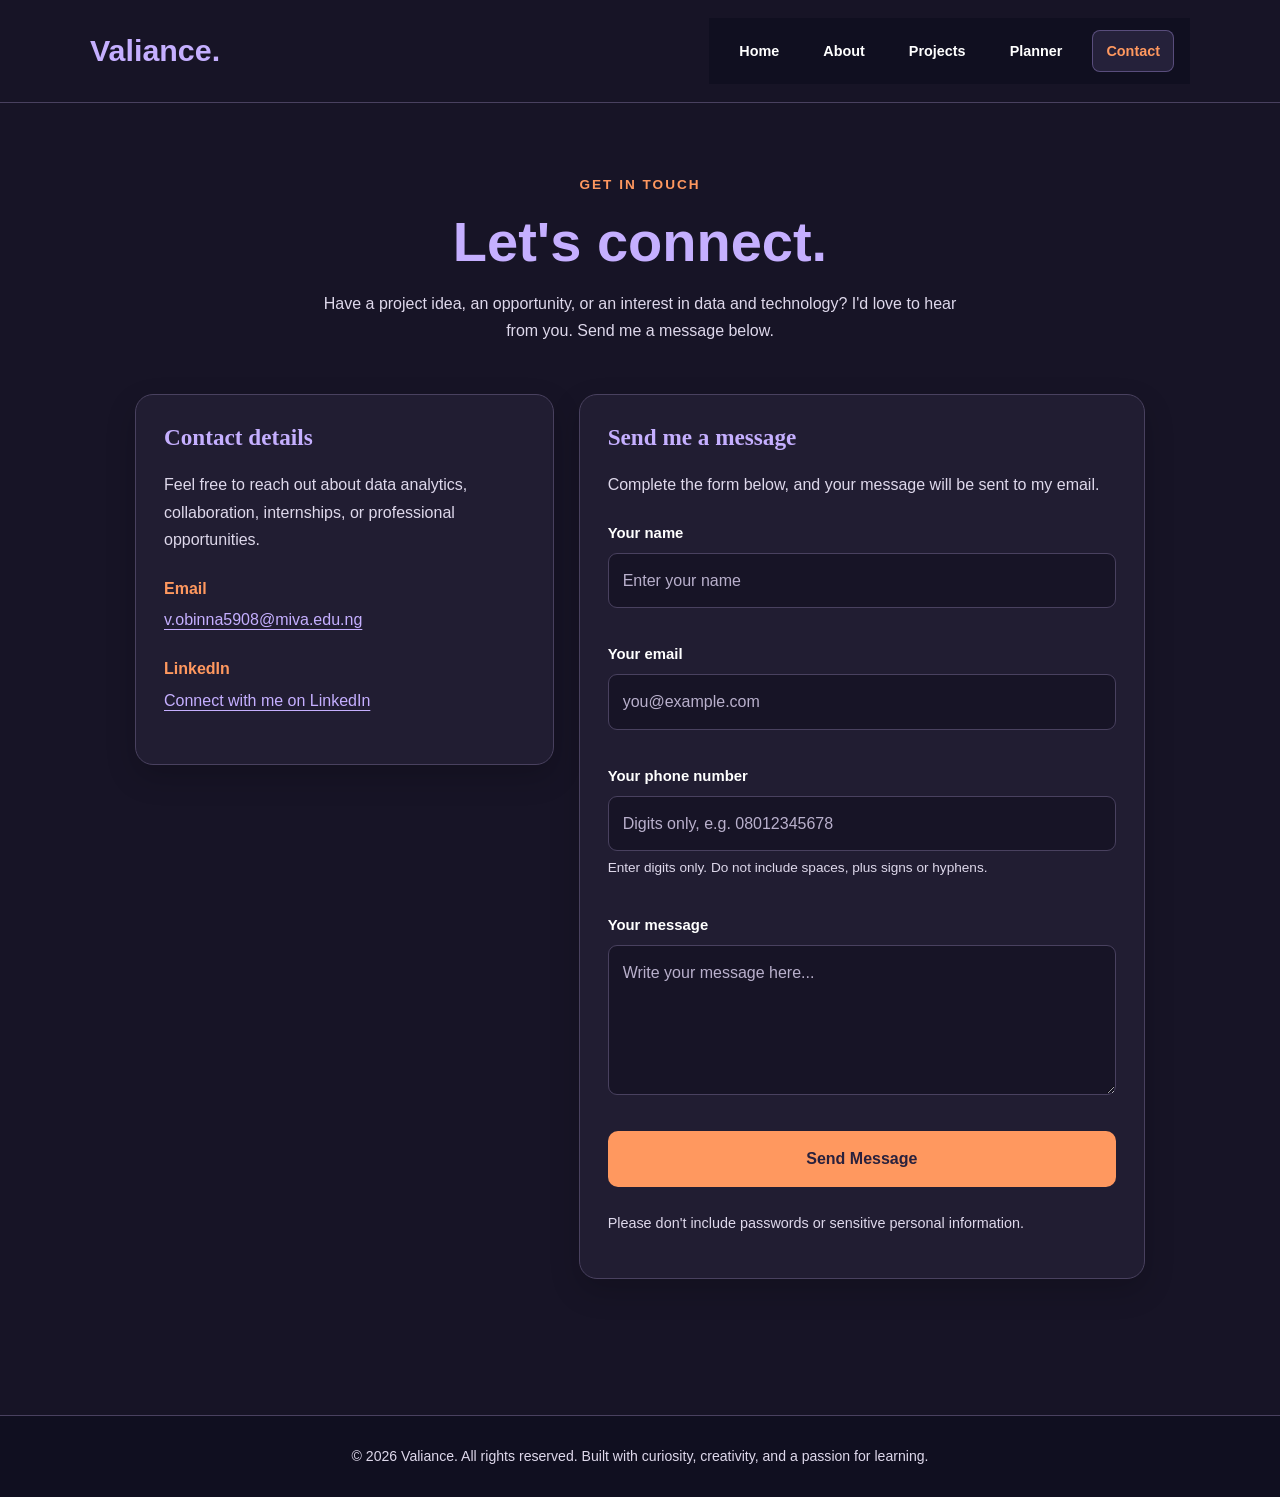
==== commit b9b3f233: "contact.html" ====
--- a/contact.html
+++ b/contact.html
@@ -1,408 +1,474 @@
 <!DOCTYPE html>
 <html lang="en">
 <head>
-  <meta charset="UTF-8">
-  <meta name="viewport" content="width=device-width, initial-scale=1.0">
-  <meta name="description" content="Contact Valiance about data analytics, collaboration and professional opportunities.">
-  <title>Contact | Valiance</title>
-  <link rel="stylesheet" href="css/style.css">
-
-  <style>
-    :root {
-      --dark: #171426;
-      --card: #211d32;
-      --lilac: #c5afff;
-      --orange: #ff985f;
-      --white: #ffffff;
-      --muted: #ded8eb;
-      --border: #49415f;
-    }
-
-    * { box-sizing: border-box; }
-
-    body {
-      margin: 0;
-      background: var(--dark);
-      color: var(--white);
-      font-family: Arial, sans-serif;
-      line-height: 1.7;
-    }
-
-    a { color: var(--lilac); }
-
-    .site-header {
-      background: var(--dark);
-      border-bottom: 1px solid var(--border);
-      padding: 18px 6%;
-    }
-
-    .header-inner {
-      max-width: 1100px;
-      margin: auto;
-      display: flex;
-      align-items: center;
-      justify-content: space-between;
-      gap: 20px;
-      flex-wrap: wrap;
-    }
-
-    .site-header .logo {
-      color: var(--lilac);
-      font-size: 1.9rem;
-      font-weight: 800;
-      text-decoration: none;
-    }
-
-    .site-nav {
-      display: flex;
-      flex-wrap: wrap;
-      gap: 16px;
-    }
-
-    .site-nav a {
-      color: var(--white);
-      text-decoration: none;
-      font-weight: 600;
-      transition: color .2s ease;
-    }
-
-    .site-nav a:hover,
-    .site-nav a[aria-current="page"] {
-      color: var(--orange);
-    }
-
-    main {
-      max-width: 1050px;
-      margin: auto;
-      padding: 55px 20px 70px;
-    }
-
-    /* Dark intro: no white background or bright box */
-    .intro {
-      text-align: center;
-      max-width: 720px;
-      margin: 0 auto 38px;
-      padding: 12px 10px;
-      background: transparent !important;
-      border: none !important;
-      box-shadow: none !important;
-      border-radius: 0 !important;
-      color: var(--white) !important;
-    }
-
-    .eyebrow {
-      color: var(--orange) !important;
-      text-transform: uppercase;
-      letter-spacing: 2px;
-      font-weight: 700;
-      font-size: .85rem;
-    }
-
-    .intro h1 {
-      color: var(--lilac) !important;
-      font-size: clamp(2.3rem, 5vw, 3.5rem);
-      line-height: 1.2;
-      margin: 10px 0 15px;
-    }
-
-    .intro p {
-      color: var(--muted) !important;
-      max-width: 650px;
-      margin: 0 auto;
-      background: transparent !important;
-    }
-
-    .contact-grid {
-      display: grid;
-      grid-template-columns: .85fr 1.15fr;
-      gap: 25px;
-      align-items: start;
-    }
-
-    .contact-card {
-      background: var(--card);
-      color: var(--white);
-      border: 1px solid var(--border);
-      border-radius: 18px;
-      padding: 28px;
-      box-shadow: 0 12px 30px rgba(0,0,0,.18);
-    }
-
-    .contact-card h2 {
-      color: var(--lilac);
-      margin-top: 0;
-      font-size: 1.45rem;
-    }
-
-    .contact-card p { color: var(--muted); }
-
-    .contact-detail {
-      margin: 22px 0;
-      overflow-wrap: anywhere;
-    }
-
-    .contact-detail strong {
-      display: block;
-      color: var(--orange);
-      margin-bottom: 4px;
-    }
-
-    .contact-detail a {
-      overflow-wrap: anywhere;
-    }
-
-    .form-group { margin-bottom: 18px; }
-
-    label {
-      display: block;
-      color: var(--white);
-      font-weight: 700;
-      margin-bottom: 7px;
-    }
-
-    input, textarea {
-      width: 100%;
-      padding: 13px 14px;
-      border: 1px solid var(--border);
-      border-radius: 9px;
-      background: var(--dark);
-      color: var(--white);
-      font: inherit;
-    }
-
-    input::placeholder, textarea::placeholder {
-      color: #b9b0cc;
-    }
-
-    input:focus, textarea:focus {
-      outline: 2px solid var(--lilac);
-      outline-offset: 2px;
-      border-color: var(--lilac);
-    }
-
-    textarea {
-      min-height: 150px;
-      resize: vertical;
-    }
-
-    .submit-btn {
-      width: 100%;
-      border: none;
-      border-radius: 10px;
-      padding: 14px 20px;
-      background: var(--orange);
-      color: #29213d;
-      font: inherit;
-      font-weight: 800;
-      cursor: pointer;
-      transition: transform .2s ease, opacity .2s ease;
-    }
-
-    .submit-btn:hover { transform: translateY(-2px); }
-
-    .submit-btn:disabled {
-      opacity: .65;
-      cursor: wait;
-      transform: none;
-    }
-
-    .form-status {
-      display: none;
-      margin-top: 16px;
-      padding: 12px;
-      border-radius: 9px;
-      overflow-wrap: anywhere;
-    }
-
-    .form-status.success {
-      display: block;
-      background: #163b2b;
-      color: #c9ffdf;
-      border: 1px solid #347b55;
-    }
-
-    .form-status.error {
-      display: block;
-      background: #482329;
-      color: #ffe0e3;
-      border: 1px solid #9b4d58;
-    }
-
-    .privacy-note {
-      font-size: .9rem;
-      color: var(--muted);
-      margin-top: 14px;
-    }
-
-    footer {
-      border-top: 1px solid var(--border);
-      text-align: center;
-      padding: 25px 15px;
-      color: var(--muted);
-    }
-
-    @media (max-width: 700px) {
-      .header-inner {
-        align-items: flex-start;
-        flex-direction: column;
-      }
-
-      .site-header .logo { font-size: 2rem; }
-      .site-nav { gap: 10px 15px; }
-      .contact-grid { grid-template-columns: 1fr; }
-      main { padding-top: 38px; }
-      .contact-card { padding: 22px; }
-    }
-  </style>
+    <meta charset="UTF-8">
+    <meta name="viewport" content="width=device-width, initial-scale=1.0">
+    <meta name="description" content="Contact Valiance about data analytics, collaboration and professional opportunities.">
+    <title>Contact | Valiance</title>
+    <link rel="stylesheet" href="css/style.css">
+
+    <style>
+        :root {
+            --dark: #171426;
+            --card: #211d32;
+            --lilac: #c5afff;
+            --orange: #ff985f;
+            --white: #ffffff;
+            --muted: #ded8eb;
+            --border: #49415f;
+        }
+
+        * {
+            box-sizing: border-box;
+        }
+
+        body {
+            margin: 0;
+            background: var(--dark);
+            color: var(--white);
+            font-family: Arial, sans-serif;
+            line-height: 1.7;
+        }
+
+        a {
+            color: var(--lilac);
+        }
+
+        .site-header {
+            background: var(--dark);
+            border-bottom: 1px solid var(--border);
+            padding: 18px 6%;
+        }
+
+        .header-inner {
+            max-width: 1100px;
+            margin: auto;
+            display: flex;
+            align-items: center;
+            justify-content: space-between;
+            gap: 20px;
+            flex-wrap: wrap;
+        }
+
+        .site-header .logo {
+            color: var(--lilac);
+            font-size: 1.9rem;
+            font-weight: 800;
+            text-decoration: none;
+        }
+
+        .site-nav {
+            display: flex;
+            flex-wrap: wrap;
+            gap: 16px;
+        }
+
+        .site-nav a {
+            color: var(--white);
+            text-decoration: none;
+            font-weight: 600;
+            transition: color .2s ease;
+        }
+
+        .site-nav a:hover,
+        .site-nav a[aria-current="page"] {
+            color: var(--orange);
+        }
+
+        main {
+            max-width: 1050px;
+            margin: auto;
+            padding: 55px 20px 70px;
+        }
+
+        .intro {
+            text-align: center;
+            max-width: 720px;
+            margin: 0 auto 38px;
+            padding: 12px 10px;
+            background: transparent !important;
+            border: none !important;
+            box-shadow: none !important;
+            border-radius: 0 !important;
+            color: var(--white) !important;
+        }
+
+        .eyebrow {
+            color: var(--orange) !important;
+            text-transform: uppercase;
+            letter-spacing: 2px;
+            font-weight: 700;
+            font-size: .85rem;
+        }
+
+        .intro h1 {
+            color: var(--lilac) !important;
+            font-size: clamp(2.3rem, 5vw, 3.5rem);
+            line-height: 1.2;
+            margin: 10px 0 15px;
+        }
+
+        .intro p {
+            color: var(--muted) !important;
+            max-width: 650px;
+            margin: 0 auto;
+            background: transparent !important;
+        }
+
+        .contact-grid {
+            display: grid;
+            grid-template-columns: .85fr 1.15fr;
+            gap: 25px;
+            align-items: start;
+        }
+
+        .contact-card {
+            background: var(--card);
+            color: var(--white);
+            border: 1px solid var(--border);
+            border-radius: 18px;
+            padding: 28px;
+            box-shadow: 0 12px 30px rgba(0, 0, 0, .18);
+        }
+
+        .contact-card h2 {
+            color: var(--lilac);
+            margin-top: 0;
+            font-size: 1.45rem;
+        }
+
+        .contact-card p {
+            color: var(--muted);
+        }
+
+        .contact-detail {
+            margin: 22px 0;
+            overflow-wrap: anywhere;
+        }
+
+        .contact-detail strong {
+            display: block;
+            color: var(--orange);
+            margin-bottom: 4px;
+        }
+
+        .contact-detail a {
+            overflow-wrap: anywhere;
+        }
+
+        .form-group {
+            margin-bottom: 18px;
+        }
+
+        .form-group label {
+            display: block;
+            color: var(--white);
+            font-weight: 700;
+            margin-bottom: 7px;
+        }
+
+        .form-group input,
+        .form-group textarea {
+            display: block;
+            width: 100%;
+            padding: 13px 14px;
+            border: 1px solid var(--border);
+            border-radius: 9px;
+            background: var(--dark);
+            color: var(--white);
+            font: inherit;
+        }
+
+        .form-group input::placeholder,
+        .form-group textarea::placeholder {
+            color: #b9b0cc;
+        }
+
+        .form-group input:focus,
+        .form-group textarea:focus {
+            outline: 2px solid var(--lilac);
+            outline-offset: 2px;
+            border-color: var(--lilac);
+        }
+
+        .form-group textarea {
+            min-height: 150px;
+            resize: vertical;
+        }
+
+        .field-hint {
+            display: block;
+            color: var(--muted);
+            font-size: .85rem;
+            margin-top: 5px;
+        }
+
+        .submit-btn {
+            width: 100%;
+            border: none;
+            border-radius: 10px;
+            padding: 14px 20px;
+            background: var(--orange);
+            color: #29213d;
+            font: inherit;
+            font-weight: 800;
+            cursor: pointer;
+            transition: transform .2s ease, opacity .2s ease;
+        }
+
+        .submit-btn:hover {
+            transform: translateY(-2px);
+        }
+
+        .submit-btn:disabled {
+            opacity: .65;
+            cursor: wait;
+            transform: none;
+        }
+
+        .form-status {
+            display: none;
+            margin-top: 16px;
+            padding: 12px;
+            border-radius: 9px;
+            overflow-wrap: anywhere;
+        }
+
+        .form-status.success {
+            display: block;
+            background: #163b2b;
+            color: #c9ffdf;
+            border: 1px solid #347b55;
+        }
+
+        .form-status.error {
+            display: block;
+            background: #482329;
+            color: #ffe0e3;
+            border: 1px solid #9b4d58;
+        }
+
+        .privacy-note {
+            font-size: .9rem;
+            color: var(--muted);
+            margin-top: 14px;
+        }
+
+        footer {
+            border-top: 1px solid var(--border);
+            text-align: center;
+            padding: 25px 15px;
+            color: var(--muted);
+        }
+
+        @media (max-width: 700px) {
+            .header-inner {
+                align-items: flex-start;
+                flex-direction: column;
+            }
+
+            .site-header .logo {
+                font-size: 2rem;
+            }
+
+            .site-nav {
+                gap: 10px 15px;
+            }
+
+            .contact-grid {
+                grid-template-columns: 1fr;
+            }
+
+            main {
+                padding-top: 38px;
+            }
+
+            .contact-card {
+                padding: 22px;
+            }
+        }
+    </style>
 </head>
 
 <body>
-  <header class="site-header">
-    <div class="header-inner">
-      <a class="logo" href="index.html">Valiance.</a>
-
-      <nav class="site-nav" aria-label="Main navigation">
-        <a href="index.html">Home</a>
-        <a href="about.html">About</a>
-        <a href="projects.html">Projects</a>
-        <a href="planner.html">Planner</a>
-        <a href="contact.html" aria-current="page">Contact</a>
-      </nav>
-    </div>
-  </header>
-
-  <main>
-    <section class="intro">
-      <span class="eyebrow">Get in touch</span>
-      <h1>Let's connect.</h1>
-      <p>
-        Have a project idea, an opportunity, or an interest in data and
-        technology? I'd love to hear from you. Send me a message below.
-      </p>
-    </section>
-
-    <div class="contact-grid">
-      <section class="contact-card">
-        <h2>Contact details</h2>
-        <p>
-          Feel free to reach out about data analytics, collaboration,
-          internships, or professional opportunities.
-        </p>
-
-        <div class="contact-detail">
-          <strong>Email</strong>
-          <a href="mailto:v.obinna5908@miva.edu.ng">
-            v.obinna5908@miva.edu.ng
-          </a>
+    <header class="site-header">
+        <div class="header-inner">
+            <a class="logo" href="index.html">Valiance.</a>
+
+            <nav class="site-nav" aria-label="Main navigation">
+                <a href="index.html">Home</a>
+                <a href="about.html">About</a>
+                <a href="projects.html">Projects</a>
+                <a href="planner.html">Planner</a>
+                <a href="contact.html" aria-current="page">Contact</a>
+            </nav>
         </div>
-
-        <div class="contact-detail">
-          <strong>LinkedIn</strong>
-          <a href="https://www.linkedin.com/in/obinna-valiance-chuks/"
-             target="_blank" rel="noopener noreferrer">
-            Connect with me on LinkedIn
-          </a>
+    </header>
+
+    <main>
+        <section class="intro">
+            <span class="eyebrow">Get in touch</span>
+            <h1>Let's connect.</h1>
+            <p>
+                Have a project idea, an opportunity, or an interest in data
+                and technology? I'd love to hear from you. Send me a message below.
+            </p>
+        </section>
+
+        <div class="contact-grid">
+            <section class="contact-card">
+                <h2>Contact details</h2>
+                <p>
+                    Feel free to reach out about data analytics, collaboration,
+                    internships, or professional opportunities.
+                </p>
+
+                <div class="contact-detail">
+                    <strong>Email</strong>
+                    <a href="mailto:v.obinna5908@miva.edu.ng">
+                        v.obinna5908@miva.edu.ng
+                    </a>
+                </div>
+
+                <div class="contact-detail">
+                    <strong>LinkedIn</strong>
+                    <a href="https://www.linkedin.com/in/obinna-valiance-chuks/"
+                       target="_blank" rel="noopener noreferrer">
+                        Connect with me on LinkedIn
+                    </a>
+                </div>
+            </section>
+
+            <section class="contact-card">
+                <h2>Send me a message</h2>
+                <p>Complete the form below, and your message will be sent to my email.</p>
+
+                <form id="contactForm">
+                    <input type="hidden" name="access_key"
+                           value="6b540cac-975d-45c5-bb7e-22a1bd3a7dde">
+
+                    <input type="hidden" name="subject"
+                           value="New portfolio contact message">
+
+                    <input type="hidden" name="from_name"
+                           value="Valiance Portfolio Website">
+
+                    <div class="form-group">
+                        <label for="name">Your name</label>
+                        <input type="text" id="name" name="name"
+                               placeholder="Enter your name"
+                               required maxlength="100">
+                    </div>
+
+                    <div class="form-group">
+                        <label for="email">Your email</label>
+                        <input type="email" id="email" name="email"
+                               placeholder="you@example.com"
+                               required maxlength="254">
+                    </div>
+
+                    <div class="form-group">
+                        <label for="phone">Your phone number</label>
+                        <input type="tel" id="phone" name="phone"
+                               placeholder="Digits only, e.g. 08012345678"
+                               inputmode="numeric"
+                               pattern="[0-9]+"
+                               title="Enter digits only, without spaces, plus signs or hyphens."
+                               required maxlength="20"
+                               aria-describedby="phoneHint">
+                        <small class="field-hint" id="phoneHint">
+                            Enter digits only. Do not include spaces, plus signs or hyphens.
+                        </small>
+                    </div>
+
+                    <div class="form-group">
+                        <label for="message">Your message</label>
+                        <textarea id="message" name="message"
+                                  placeholder="Write your message here..."
+                                  required maxlength="5000"></textarea>
+                    </div>
+
+                    <button type="submit" class="submit-btn" id="submitBtn">
+                        Send Message
+                    </button>
+
+                    <div id="formStatus" class="form-status"
+                         role="status" aria-live="polite"></div>
+
+                    <p class="privacy-note">
+                        Please don't include passwords or sensitive personal information.
+                    </p>
+                </form>
+            </section>
         </div>
-      </section>
-
-      <section class="contact-card">
-        <h2>Send me a message</h2>
-        <p>Fill in the form below, and your message will be sent to my email.</p>
-
-        <form id="contactForm">
-          <input type="hidden" name="access_key"
-                 value="6b540cac-975d-45c5-bb7e-22a1bd3a7dde">
-
-          <input type="hidden" name="subject"
-                 value="New portfolio contact message">
-
-          <input type="hidden" name="from_name"
-                 value="Valiance Portfolio Website">
-
-          <div class="form-group">
-            <label for="name">Your name</label>
-            <input type="text" id="name" name="name"
-                   placeholder="Enter your name"
-                   required maxlength="100">
-          </div>
-
-          <div class="form-group">
-            <label for="email">Your email</label>
-            <input type="email" id="email" name="email"
-                   placeholder="you@example.com"
-                   required maxlength="254">
-          </div>
-
-          <div class="form-group">
-            <label for="message">Your message</label>
-            <textarea id="message" name="message"
-                      placeholder="Write your message here..."
-                      required maxlength="5000"></textarea>
-          </div>
-
-          <button type="submit" class="submit-btn" id="submitBtn">
-            Send Message
-          </button>
-
-          <div id="formStatus" class="form-status"
-               role="status" aria-live="polite"></div>
-
-          <p class="privacy-note">
-            Please don't include passwords or sensitive personal information.
-          </p>
-        </form>
-      </section>
-    </div>
-  </main>
-
-  <footer>
-    <p>&copy; 2026 Valiance. All rights reserved. Built with curiosity, creativity, and a passion for learning.</p>
-  </footer>
-
-  <script>
-    const contactForm = document.getElementById("contactForm");
-    const submitBtn = document.getElementById("submitBtn");
-    const formStatus = document.getElementById("formStatus");
-
-    contactForm.addEventListener("submit", async function (event) {
-      event.preventDefault();
-
-      formStatus.className = "form-status";
-      formStatus.textContent = "";
-
-      if (!contactForm.checkValidity()) {
-        contactForm.reportValidity();
-        return;
-      }
-
-      submitBtn.disabled = true;
-      submitBtn.textContent = "Sending...";
-
-      try {
-        const response = await fetch("https://api.web3forms.com/submit", {
-          method: "POST",
-          body: new FormData(contactForm)
+    </main>
+
+    <footer>
+        <p>&copy; 2026 Valiance. All rights reserved. Built with curiosity, creativity, and a passion for learning.</p>
+    </footer>
+
+    <script>
+        const contactForm = document.getElementById("contactForm");
+        const phoneInput = document.getElementById("phone");
+        const submitBtn = document.getElementById("submitBtn");
+        const formStatus = document.getElementById("formStatus");
+
+        // Validate that the phone number contains digits only.
+        phoneInput.addEventListener("input", function () {
+            const digitsOnly = /^[0-9]+$/.test(phoneInput.value);
+
+            if (phoneInput.value !== "" && !digitsOnly) {
+                phoneInput.setCustomValidity(
+                    "Please enter digits only, without spaces, plus signs or hyphens."
+                );
+            } else {
+                phoneInput.setCustomValidity("");
+            }
         });
 
-        const result = await response.json();
-
-        if (response.ok && result.success) {
-          formStatus.className = "form-status success";
-          formStatus.textContent =
-            "Thank you for reaching out! Your message has been sent successfully. I'll be in touch.";
-          contactForm.reset();
-        } else {
-          throw new Error(result.message || "The message could not be sent.");
-        }
-      } catch (error) {
-        formStatus.className = "form-status error";
-        formStatus.textContent =
-          "Sorry, your message couldn't be sent right now. Please email me directly at v.obinna5908@miva.edu.ng.";
-      } finally {
-        submitBtn.disabled = false;
-        submitBtn.textContent = "Send Message";
-      }
-    });
-  </script>
+        contactForm.addEventListener("submit", async function (event) {
+            event.preventDefault();
+
+            formStatus.className = "form-status";
+            formStatus.textContent = "";
+
+            // Check required fields, email format and phone-number pattern.
+            if (!contactForm.checkValidity()) {
+                contactForm.reportValidity();
+                return;
+            }
+
+            submitBtn.disabled = true;
+            submitBtn.textContent = "Sending...";
+
+            try {
+                const response = await fetch("https://api.web3forms.com/submit", {
+                    method: "POST",
+                    body: new FormData(contactForm)
+                });
+
+                const result = await response.json();
+
+                if (response.ok && result.success) {
+                    formStatus.className = "form-status success";
+                    formStatus.textContent =
+                        "Thank you for reaching out! Your message has been sent successfully. I'll be in touch.";
+                    contactForm.reset();
+                    phoneInput.setCustomValidity("");
+                } else {
+                    throw new Error(
+                        result.message || "The message could not be sent."
+                    );
+                }
+            } catch (error) {
+                formStatus.className = "form-status error";
+                formStatus.textContent =
+                    "Sorry, your message couldn't be sent right now. Please email me directly at v.obinna5908@miva.edu.ng.";
+            } finally {
+                submitBtn.disabled = false;
+                submitBtn.textContent = "Send Message";
+            }
+        });
+    </script>
 </body>
 </html>
